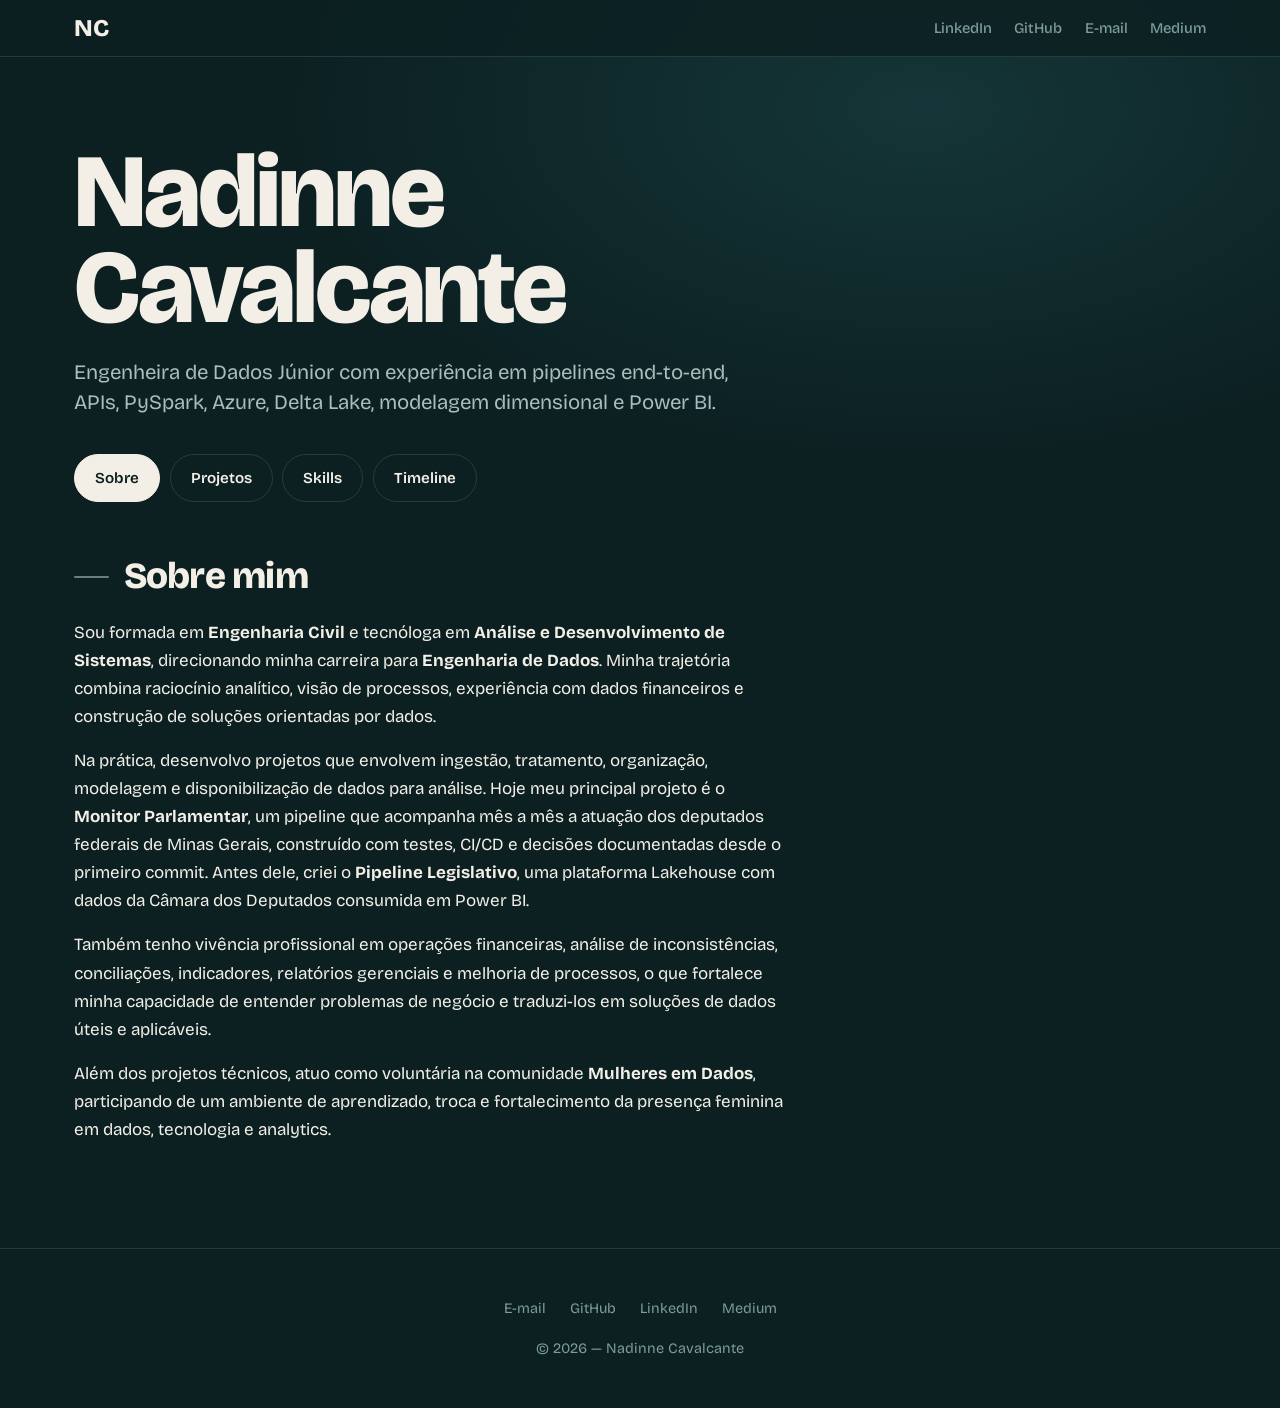
==== index.html @ 608cee89 "Adiciona imagem e tags de prévia de link" ====
<!DOCTYPE html>
<html lang="pt-BR">
<head>
  <meta charset="UTF-8" />
  <meta name="viewport" content="width=device-width, initial-scale=1, viewport-fit=cover" />
  <title>Nadinne Cavalcante — Engenheira de Dados Júnior</title>
  <meta name="description" content="Portfólio de Nadinne Cavalcante, Engenheira de Dados Júnior, com projetos em Engenharia de Dados, PySpark, Azure, Delta Lake, Power BI e currículo público." />
  <link rel="canonical" href="https://nadinne94.github.io/portfolio/" />
  <meta property="og:type" content="website" />
  <meta property="og:locale" content="pt_BR" />
  <meta property="og:site_name" content="Nadinne Cavalcante" />
  <meta property="og:title" content="Nadinne Cavalcante — Engenheira de Dados Júnior" />
  <meta property="og:description" content="Portfólio de Nadinne Cavalcante, Engenheira de Dados Júnior, com projetos em Engenharia de Dados, PySpark, Azure, Delta Lake, Power BI e currículo público." />
  <meta property="og:url" content="https://nadinne94.github.io/portfolio/" />
  <meta property="og:image" content="https://nadinne94.github.io/portfolio/assets/og-portfolio.png" />
  <meta property="og:image:width" content="1200" />
  <meta property="og:image:height" content="630" />
  <meta property="og:image:alt" content="Nadinne Cavalcante, Engenheira de Dados. Python, SQL, PySpark, dbt e Azure." />
  <meta name="twitter:card" content="summary_large_image" />
  <script>document.documentElement.classList.add('js');</script>
  <link rel="preconnect" href="https://fonts.googleapis.com" />
  <link rel="preconnect" href="https://fonts.gstatic.com" crossorigin />
  <link href="https://fonts.googleapis.com/css2?family=Bricolage+Grotesque:opsz,wdth,wght@12..96,75..100,200..800&display=swap" rel="stylesheet" />
  <link rel="icon" type="image/svg+xml" href="assets/favicon.svg" />
  <meta name="theme-color" content="#0c2022" />
  <link rel="stylesheet" href="assets/css/styles.css?v=20261118" />
  <link rel="stylesheet" href="assets/css/sections.css?v=20261118" />
</head>

<body>
  <nav class="navbar" id="navbar">
    <div class="nav-inner">
      <a class="nav-logo" href="#sobre" data-tab="sobre">NC</a>

      <div class="nav-social">
        <a href="https://www.linkedin.com/in/nadinne-cavalcante/" target="_blank" rel="noreferrer">LinkedIn</a>
        <a href="https://github.com/nadinne94" target="_blank" rel="noreferrer">GitHub</a>
        <a href="mailto:nadinnecavalcantesilva@gmail.com">E-mail</a>
        <a href="https://medium.com/@nadinne.cavalcante94" target="_blank" rel="noreferrer">Medium</a>
      </div>

      <button class="nav-toggle" aria-label="Abrir menu" aria-expanded="false" aria-controls="mobile-menu">☰</button>
    </div>

    <div class="mobile-menu" id="mobile-menu">
      <a href="#sobre" data-tab="sobre">Sobre</a>
      <a href="#projetos" data-tab="projetos">Projetos</a>
      <a href="#skills" data-tab="skills">Skills</a>
      <a href="#timeline" data-tab="timeline">Timeline</a>
      <a href="https://www.linkedin.com/in/nadinne-cavalcante/" target="_blank" rel="noreferrer">LinkedIn</a>
      <a href="https://github.com/nadinne94" target="_blank" rel="noreferrer">GitHub</a>
      <a href="mailto:nadinnecavalcantesilva@gmail.com">E-mail</a>
      <a href="https://medium.com/@nadinne.cavalcante94" target="_blank" rel="noreferrer">Medium</a>
    </div>
  </nav>

  <header class="hero" data-reveal>
    <h1>Nadinne<br />Cavalcante</h1>
    <p class="hero-sub">
      Engenheira de Dados Júnior com experiência em pipelines end-to-end, APIs, PySpark, Azure, Delta Lake, modelagem dimensional e Power BI.
    </p>

    <div class="hero-actions hero-nav">
      <a class="tab-btn nav-pill active" href="#sobre" data-tab="sobre">Sobre</a>
      <a class="tab-btn nav-pill" href="#projetos" data-tab="projetos">Projetos</a>
      <a class="tab-btn nav-pill" href="#skills" data-tab="skills">Skills</a>
      <a class="tab-btn nav-pill" href="#timeline" data-tab="timeline">Timeline</a>
    </div>
  </header>

  <main class="container">
    <div class="tab-content active" id="tab-sobre">
      <section class="section">
        <div class="section-header" data-reveal>
          <div class="gradient-line"></div>
          <h2>Sobre mim</h2>
        </div>

        <div class="about-text" data-reveal>
          <p>
            Sou formada em <strong>Engenharia Civil</strong> e tecnóloga em <strong>Análise e Desenvolvimento de Sistemas</strong>, direcionando minha carreira para <strong>Engenharia de Dados</strong>. Minha trajetória combina raciocínio analítico, visão de processos, experiência com dados financeiros e construção de soluções orientadas por dados.
          </p>

          <p>
            Na prática, desenvolvo projetos que envolvem ingestão, tratamento, organização, modelagem e disponibilização de dados para análise. Hoje meu principal projeto é o <strong>Monitor Parlamentar</strong>, um pipeline que acompanha mês a mês a atuação dos deputados federais de Minas Gerais, construído com testes, CI/CD e decisões documentadas desde o primeiro commit. Antes dele, criei o <strong>Pipeline Legislativo</strong>, uma plataforma Lakehouse com dados da Câmara dos Deputados consumida em Power BI.
          </p>

          <p>
            Também tenho vivência profissional em operações financeiras, análise de inconsistências, conciliações, indicadores, relatórios gerenciais e melhoria de processos, o que fortalece minha capacidade de entender problemas de negócio e traduzi-los em soluções de dados úteis e aplicáveis.
          </p>

          <p>
            Além dos projetos técnicos, atuo como voluntária na comunidade <strong>Mulheres em Dados</strong>, participando de um ambiente de aprendizado, troca e fortalecimento da presença feminina em dados, tecnologia e analytics.
          </p>
        </div>
      </section>
    </div>

    <div class="tab-content" id="tab-skills">
      <section class="section">
        <div class="section-header" data-reveal>
          <div class="gradient-line"></div>
          <h2>Skills</h2>
        </div>

        <p class="lead" data-reveal>
          Competências organizadas por área de atuação, com foco em Engenharia de Dados, Analytics, BI, cloud e boas práticas de desenvolvimento.
        </p>

        <div class="skills-layout" data-reveal>
          <div class="skills-group">
            <h3>Engenharia de Dados</h3>
            <p>Construção, organização e disponibilização de dados para consumo analítico.</p>
            <div class="skills-wrap">
              <span class="skill-tag">ETL/ELT</span>
              <span class="skill-tag">Pipelines de Dados</span>
              <span class="skill-tag">APIs REST</span>
              <span class="skill-tag">Data Lakehouse</span>
              <span class="skill-tag">Arquitetura Medalhão</span>
              <span class="skill-tag">Bronze/Silver/Gold</span>
              <span class="skill-tag">Data Quality</span>
              <span class="skill-tag">Logs e rastreabilidade</span>
            </div>
          </div>

          <div class="skills-group">
            <h3>Processamento e Linguagens</h3>
            <p>Tratamento, transformação e análise de dados em diferentes volumes e formatos.</p>
            <div class="skills-wrap">
              <span class="skill-tag">Python</span>
              <span class="skill-tag">PySpark</span>
              <span class="skill-tag">SQL</span>
              <span class="skill-tag">Pandas</span>
              <span class="skill-tag">Regex</span>
            </div>
          </div>

          <div class="skills-group">
            <h3>Cloud e Plataforma de Dados</h3>
            <p>Uso de serviços cloud e ambiente Lakehouse para processamento e armazenamento.</p>
            <div class="skills-wrap">
              <span class="skill-tag">Microsoft Azure</span>
              <span class="skill-tag">Azure Databricks</span>
              <span class="skill-tag">Azure Data Lake Storage</span>
              <span class="skill-tag">Azure SQL Database</span>
              <span class="skill-tag">Delta Lake</span>
              <span class="skill-tag">Delta Tables</span>
            </div>
          </div>

          <div class="skills-group">
            <h3>Modelagem e Camada Analítica</h3>
            <p>Estruturação de dados para consultas, indicadores e dashboards.</p>
            <div class="skills-wrap">
              <span class="skill-tag">Modelagem Dimensional</span>
              <span class="skill-tag">Star Schema</span>
              <span class="skill-tag">Fact Tables</span>
              <span class="skill-tag">Dimension Tables</span>
              <span class="skill-tag">Data Warehouse</span>
              <span class="skill-tag">Modelagem Analítica</span>
            </div>
          </div>

          <div class="skills-group">
            <h3>Business Intelligence</h3>
            <p>Criação de análises, indicadores e visualizações para apoio à tomada de decisão.</p>
            <div class="skills-wrap">
              <span class="skill-tag">Power BI</span>
              <span class="skill-tag">Power Query</span>
              <span class="skill-tag">DAX</span>
              <span class="skill-tag">Dashboards</span>
              <span class="skill-tag">KPIs</span>
              <span class="skill-tag">Relatórios gerenciais</span>
            </div>
          </div>

          <div class="skills-group">
            <h3>Machine Learning e NLP</h3>
            <p>Aplicação pontual de classificação textual para enriquecimento de dados.</p>
            <div class="skills-wrap">
              <span class="skill-tag">MLflow</span>
              <span class="skill-tag">scikit-learn</span>
              <span class="skill-tag">TF-IDF</span>
              <span class="skill-tag">Classificação textual</span>
            </div>
          </div>

          <div class="skills-group">
            <h3>Ferramentas e Boas Práticas</h3>
            <p>Organização, versionamento e documentação de projetos técnicos.</p>
            <div class="skills-wrap">
              <span class="skill-tag">Git</span>
              <span class="skill-tag">GitHub</span>
              <span class="skill-tag">VS Code</span>
              <span class="skill-tag">Documentação técnica</span>
              <span class="skill-tag">Organização modular</span>
              <span class="skill-tag">Versionamento de código</span>
            </div>
          </div>
        </div>
      </section>
    </div>

    <div class="tab-content" id="tab-projetos">
      <section class="section">
        <div class="section-header" data-reveal>
          <div class="gradient-line"></div>
          <h2>Projetos</h2>
        </div>

        <div class="project-filter" data-reveal>
          <button class="project-filter-btn active" type="button" data-category="engenharia">
            Engenharia de Dados
          </button>
          <button class="project-filter-btn" type="button" data-category="analytics">
            Analytics & BI
          </button>
          <button class="project-filter-btn" type="button" data-category="bootcamp">
            Data Analytics Bootcamp
          </button>
        </div>

        <div class="project-panel active" id="project-engenharia" data-reveal>
          <div class="cards-grid">
            <div class="card project-card">
              <div class="card-line"></div>

              <div class="project-card-body">
                <span class="badge">Em desenvolvimento</span>
                <h3><a class="card-title-link" href="projetos/monitor-parlamentar/">Monitor Parlamentar</a></h3>
                <p>
                  Pipeline que acompanha, mês a mês, a atuação dos deputados federais de Minas Gerais, com testes automatizados, CI/CD, decisões registradas em ADRs e entregas em versões incrementais.
                </p>
              </div>

              <div class="card-tags">
                <span class="card-tag">Python</span>
                <span class="card-tag">Pydantic</span>
                <span class="card-tag">dbt</span>
                <span class="card-tag">DuckDB</span>
                <span class="card-tag">GitHub Actions</span>
              </div>

              <span class="card-link" aria-hidden="true">Ver projeto →</span>
            </div>

            <div class="card project-card">
              <div class="card-line"></div>

              <div class="project-card-body">
                <h3><a class="card-title-link" href="projetos/camara/">Pipeline Legislativo</a></h3>
                <p>
                  Plataforma de Engenharia de Dados para dados legislativos, com ingestão via API, Delta Lake, PySpark, arquitetura Medalhão, NLP/ML, Star Schema, Serving e Power BI.
                </p>
              </div>

              <div class="card-tags">
                <span class="card-tag">PySpark</span>
                <span class="card-tag">Delta Lake</span>
                <span class="card-tag">API REST</span>
                <span class="card-tag">Star Schema</span>
                <span class="card-tag">Power BI</span>
              </div>

              <span class="card-link" aria-hidden="true">Ver projeto →</span>
            </div>

            <div class="card project-card">
              <div class="card-line"></div>

              <div class="project-card-body">
                <h3><a class="card-title-link" href="https://github.com/nadinne94/pipeline_adventureworks" target="_blank" rel="noreferrer">Pipeline AdventureWorks</a></h3>
                <p>
                  Pipeline Lakehouse com camadas Bronze, Silver e Gold, processamento com PySpark e modelagem dimensional na camada analítica.
                </p>
              </div>

              <div class="card-tags">
                <span class="card-tag">Databricks</span>
                <span class="card-tag">PySpark</span>
                <span class="card-tag">Delta Lake</span>
                <span class="card-tag">Star Schema</span>
              </div>

              <span class="card-link" aria-hidden="true">Ver projeto →</span>
            </div>

            <div class="card project-card">
              <div class="card-line"></div>

              <div class="project-card-body">
                <h3><a class="card-title-link" href="https://github.com/nadinne94/azure-end-to-end-data-engineer-project" target="_blank" rel="noreferrer">Azure End-to-End Data Engineering</a></h3>
                <p>
                  Projeto de arquitetura de dados em Azure com ingestão, armazenamento, transformação e disponibilização de dados para consumo analítico.
                </p>
              </div>

              <div class="card-tags">
                <span class="card-tag">Azure</span>
                <span class="card-tag">Data Lake</span>
                <span class="card-tag">Synapse</span>
                <span class="card-tag">Data Engineering</span>
              </div>

              <span class="card-link" aria-hidden="true">Ver projeto →</span>
            </div>
          </div>
        </div>

        <div class="project-panel" id="project-analytics" data-reveal>
          <div class="cards-grid">
            <div class="card project-card">
              <div class="card-line"></div>

              <div class="project-card-body">
                <h3><a class="card-title-link" href="https://github.com/nadinne94/desigualdade_genero" target="_blank" rel="noreferrer">Além de Flores e Chocolates, Uma Celebração dos Nossos Direitos e Lutas</a></h3>
                <p>
                  Projeto analítico sobre desigualdade de gênero, com exploração de dados, visualização e comunicação orientada a impacto social.
                </p>
              </div>

              <div class="card-tags">
                <span class="card-tag">Analytics</span>
                <span class="card-tag">Visualização</span>
                <span class="card-tag">Storytelling</span>
                <span class="card-tag">Impacto Social</span>
              </div>

              <span class="card-link" aria-hidden="true">Ver projeto →</span>
            </div>

            <div class="card project-card">
              <div class="card-line"></div>

              <div class="project-card-body">
                <h3><a class="card-title-link" href="https://github.com/nadinne94/projeto_forbes_2023" target="_blank" rel="noreferrer">Projeto de Análise das Empresas Listadas na Forbes</a></h3>
                <p>
                  Análise exploratória sobre empresas listadas na Forbes, investigando setores, distribuição geográfica e padrões de valor de mercado.
                </p>
              </div>

              <div class="card-tags">
                <span class="card-tag">Python</span>
                <span class="card-tag">Pandas</span>
                <span class="card-tag">EDA</span>
                <span class="card-tag">Analytics</span>
              </div>

              <span class="card-link" aria-hidden="true">Ver projeto →</span>
            </div>

            <div class="card project-card">
              <div class="card-line"></div>

              <div class="project-card-body">
                <h3><a class="card-title-link" href="https://github.com/nadinne94/analise_vendas" target="_blank" rel="noreferrer">Análise de Vendas</a></h3>
                <p>
                  Projeto de análise exploratória e consultas SQL para compreender comportamento de compra de clientes e apoiar decisões comerciais.
                </p>
              </div>

              <div class="card-tags">
                <span class="card-tag">Python</span>
                <span class="card-tag">SQL</span>
                <span class="card-tag">PostgreSQL</span>
                <span class="card-tag">Análise de Dados</span>
              </div>

              <span class="card-link" aria-hidden="true">Ver projeto →</span>
            </div>
          </div>
        </div>

        <div class="project-panel" id="project-bootcamp" data-reveal>
          <div class="cards-grid">
            <div class="card project-card">
              <div class="card-line"></div>

              <div class="project-card-body">
                <h3><a class="card-title-link" href="https://github.com/nadinne94/bootcamp-dataanalytics" target="_blank" rel="noreferrer">Bootcamp Data Analytics — WoMakersCode</a></h3>
                <p>
                  Repositório com atividades, estudos e projetos desenvolvidos durante o Bootcamp Data Analytics da WoMakersCode.
                </p>
              </div>

              <div class="card-tags">
                <span class="card-tag">Data Analytics</span>
                <span class="card-tag">Python</span>
                <span class="card-tag">SQL</span>
                <span class="card-tag">Bootcamp</span>
              </div>

              <span class="card-link" aria-hidden="true">Ver projeto →</span>
            </div>
          </div>
        </div>
      </section>
    </div>

    <div class="tab-content" id="tab-timeline">
      <section class="section">
        <div class="section-header" data-reveal>
          <div class="gradient-line"></div>
          <h2>Timeline de carreira</h2>
        </div>

        <p class="lead" data-reveal>
          Trajetória construída a partir da experiência em engenharia, gestão, dados financeiros, analytics, BI e projetos práticos em Engenharia de Dados.
        </p>

        <div class="hero-actions" data-reveal style="margin:1.2rem 0 2rem">
          <a class="btn primary" href="curriculo/">Ver currículo</a>
          <a class="btn" href="docs/Nadinne_Cavalcante_Silva_Data_Engineer.pdf" download>Baixar PDF</a>
          <a class="btn" href="mailto:nadinnecavalcantesilva@gmail.com">E-mail</a>
          <a class="btn" href="https://www.linkedin.com/in/nadinne-cavalcante/" target="_blank" rel="noreferrer">LinkedIn</a>
          <a class="btn" href="https://github.com/nadinne94" target="_blank" rel="noreferrer">GitHub</a>
        </div>

        <div class="career-timeline" data-reveal>
          <div class="timeline-entry left">
            <div class="timeline-date">2026</div>
            <div class="timeline-marker"></div>
            <article class="timeline-card">
              <h3>Lakehouse e Engenharia de Dados</h3>
              <p>Projeto end-to-end com APIs, PySpark, Delta Lake, Databricks e Power BI.</p>
            </article>
          </div>

          <div class="timeline-entry right">
            <div class="timeline-date">2026</div>
            <div class="timeline-marker"></div>
            <article class="timeline-card">
              <h3>Freelancer BI</h3>
              <p>Dashboards financeiros, KPIs, Power Query e relatórios analíticos.</p>
              <p class="timeline-period">Período: jan/2026 — atual</p>
            </article>
          </div>

          <div class="timeline-entry left">
            <div class="timeline-date">2025</div>
            <div class="timeline-marker"></div>
            <article class="timeline-card">
              <h3>Engenharia de Dados e Azure</h3>
              <p>Aprofundamento em Engenharia de Dados, Azure, Databricks e inglês técnico.</p>
            </article>
          </div>

          <div class="timeline-entry right">
            <div class="timeline-date">2024</div>
            <div class="timeline-marker"></div>
            <article class="timeline-card">
              <h3>Atuação como assistente de dados financeiros</h3>
              <p>ERPs, conciliações, inconsistências e relatórios gerenciais.</p>
              <p class="timeline-period">Período: jun/2024 — dez/2025</p>
            </article>
          </div>

          <div class="timeline-entry left">
            <div class="timeline-date">2024</div>
            <div class="timeline-marker"></div>
            <article class="timeline-card">
              <h3>Voluntariado em Mulheres em Dados</h3>
              <p>Participação em comunidade de dados, tecnologia e desenvolvimento profissional.</p>
            </article>
          </div>

          <div class="timeline-entry right">
            <div class="timeline-date">2023</div>
            <div class="timeline-marker"></div>
            <article class="timeline-card">
              <h3>Fundamentos em Dados e BI</h3>
              <p>Estudos em Banco de Dados, Power BI, modelagem e relatórios.</p>
            </article>
          </div>

          <div class="timeline-entry left">
            <div class="timeline-date">2021</div>
            <div class="timeline-marker"></div>
            <article class="timeline-card">
              <h3>Atuação em gestão de negócios</h3>
              <p>Gestão operacional, controle financeiro, vendas e indicadores.</p>
              <p class="timeline-period">Período: mar/2021 — mai/2024</p>
            </article>
          </div>

          <div class="timeline-entry right">
            <div class="timeline-date">2019</div>
            <div class="timeline-marker"></div>
            <article class="timeline-card">
              <h3>Atuação em Engenharia Civil</h3>
              <p>Experiência com projetos, acompanhamento técnico e relatórios.</p>
              <p class="timeline-period">Período: jan/2019 — dez/2019</p>
            </article>
          </div>

          <div class="timeline-entry left">
            <div class="timeline-date">2018</div>
            <div class="timeline-marker"></div>
            <article class="timeline-card">
              <h3>Graduação em Engenharia Civil</h3>
              <p>Base analítica, documentação técnica e resolução de problemas.</p>
              <p class="timeline-period">Conclusão: set/2018</p>
            </article>
          </div>
        </div>
      </section>
    </div>

  </main>

  <footer class="footer">
    <div class="footer-links">
      <a href="mailto:nadinnecavalcantesilva@gmail.com">E-mail</a>
      <a href="https://github.com/nadinne94" target="_blank" rel="noreferrer">GitHub</a>
      <a href="https://www.linkedin.com/in/nadinne-cavalcante/" target="_blank" rel="noreferrer">LinkedIn</a>
      <a href="https://medium.com/@nadinne.cavalcante94" target="_blank" rel="noreferrer">Medium</a>
    </div>
    <p>© 2026 — Nadinne Cavalcante</p>
  </footer>

  <script src="assets/js/script.js?v=20261118"></script>
</body>
</html>
---- assets/css/styles.css ----
/* ==========================================================================
   Identidade visual — mesma da capa do LinkedIn
   Fundo verde-petróleo profundo com brilho suave à direita,
   títulos em Bricolage Grotesque condensada e pesada (creme),
   textos de apoio em verde-sálvia.
   ========================================================================== */

*, *::before, *::after { box-sizing: border-box; margin: 0; padding: 0; }

:root {
  /* Cores da capa (HSL sem a função, para permitir hsl(var(--x) / .1)) */
  --bg: 185 48% 9%;          /* #0c2022 — fundo */
  --bg-glow: 184 46% 15%;    /* #143436 — brilho radial */
  --card: 184 47% 11%;       /* superfícies um tom acima do fundo */
  --fg: 40 32% 93%;          /* #f2eee6 — creme dos títulos */
  --muted-fg: 172 15% 70%;   /* #a8bfbc — sálvia do subtítulo */
  --faint-fg: 174 13% 55%;   /* #7e9c99 — sálvia do link do GitHub */
  --border: 184 30% 19%;     /* linhas e contornos */
  --primary: 172 15% 70%;    /* destaque = sálvia (datas, rótulos, links) */

  --font: "Bricolage Grotesque", "Helvetica Neue", Arial, sans-serif;
  --radius: .75rem;
}

html { scroll-behavior: smooth; }

body {
  background:
    radial-gradient(ellipse 70% 55% at 72% 12%, hsl(var(--bg-glow)) 0%, transparent 70%),
    hsl(var(--bg));
  background-attachment: fixed;
  color: hsl(var(--fg));
  font-family: var(--font);
  font-optical-sizing: auto;
  font-size: 1.0625rem;
  line-height: 1.65;
  overflow-x: hidden;
  -webkit-text-size-adjust: 100%;
}

a { color: inherit; text-decoration: none; }
img, iframe { max-width: 100%; }

:focus-visible { outline: 2px solid hsl(var(--fg)); outline-offset: 3px; border-radius: 4px; }

/* Títulos: o "carimbo" da capa — condensado, pesado, creme */
h1, h2, h3, .nav-logo, .metric strong {
  font-family: var(--font);
  font-weight: 800;
  font-stretch: 100%;
  font-variation-settings: "wdth" 100;
  letter-spacing: -.02em;
  color: hsl(var(--fg));
}

/* ---------- Navegação ---------- */
.navbar {
  position: fixed; top: 0; width: 100%; z-index: 50;
  padding-top: env(safe-area-inset-top, 0px);
  backdrop-filter: blur(16px);
  background: hsl(var(--bg) / .82);
  border-bottom: 1px solid hsl(var(--border));
}
.nav-inner { max-width: 1180px; margin: 0 auto; padding: 1rem 1.5rem; display: flex; justify-content: space-between; align-items: center; }
.nav-logo { font-size: 1.5rem; line-height: 1; }
.nav-social { display: flex; align-items: center; gap: 1.4rem; }
.nav-social a, .mobile-menu a { color: hsl(var(--faint-fg)); font-size: .92rem; font-weight: 500; transition: color .2s; }
.nav-social a:hover, .mobile-menu a:hover { color: hsl(var(--fg)); }
.nav-toggle {
  display: none; background: transparent; border: 1px solid hsl(var(--border));
  color: hsl(var(--fg)); font-size: 1.3rem; border-radius: .6rem; padding: .3rem .65rem; cursor: pointer;
}
.mobile-menu { display: none; flex-direction: column; gap: .15rem; padding: .75rem 1rem 1rem; border-top: 1px solid hsl(var(--border)); background: hsl(var(--bg) / .98); }
.mobile-menu.open { display: flex; }
.mobile-menu a { padding: .75rem .8rem; border-radius: .6rem; }
.mobile-menu a:hover { background: hsl(var(--fg) / .05); }

/* ---------- Hero (espelha a composição da capa) ---------- */
.hero { max-width: 1180px; margin: 0 auto; padding: 9rem 1.5rem 3.5rem; position: relative; }
.hero h1 {
  font-size: clamp(3rem, 8.5vw, 6.5rem);
  line-height: .92;
  margin-bottom: 1.4rem;
  overflow-wrap: anywhere;
}
.gradient-text { color: inherit; } /* mantida por compatibilidade; sem degradê */
.hero-sub { color: hsl(var(--muted-fg)); font-size: clamp(1.1rem, 1.6vw, 1.3rem); line-height: 1.5; max-width: 34em; margin-bottom: 2rem; }
.hero-nav { margin-top: 2.2rem; display: flex; align-items: center; gap: .6rem; flex-wrap: wrap; }
.hero-actions { display: flex; gap: .6rem; flex-wrap: wrap; }
.container { max-width: 1180px; margin: 0 auto; padding: 0 1.5rem 2rem; }

/* ---------- Botões ---------- */
.tab-btn, .btn {
  display: inline-flex; align-items: center; justify-content: center; gap: .45rem;
  font-family: var(--font); font-weight: 600; font-size: .95rem;
  min-height: 42px; padding: .65rem 1.25rem;
  border-radius: 999px; border: 1px solid hsl(var(--border));
  background: transparent; color: hsl(var(--fg));
  cursor: pointer; transition: background .2s, color .2s, border-color .2s;
}
.tab-btn:hover, .btn:hover { border-color: hsl(var(--muted-fg)); }
/* aba ativa e ação principal: "pílula" creme, como o título da capa */
.tab-btn.active, .btn.primary { background: hsl(var(--fg)); border-color: hsl(var(--fg)); color: hsl(var(--bg)); }
.tab-btn.active:hover, .btn.primary:hover { background: hsl(var(--fg) / .88); }
.nav-pill { white-space: nowrap; }

/* As abas só se escondem quando o JavaScript está ativo;
   sem ele, as seções aparecem em sequência */
.js .tab-content { display: none; }
.js .tab-content.active { display: block; }

/* ---------- Seções ---------- */
.section { padding-bottom: 3.5rem; }
.section-header { display: flex; align-items: center; gap: .9rem; margin-bottom: 1.5rem; }
.gradient-line { width: 2.2rem; height: 2px; background: hsl(var(--muted-fg) / .6); border-radius: 2px; flex: 0 0 auto; }
.section-header h2 { font-size: clamp(1.8rem, 3vw, 2.3rem); line-height: 1; }
.lead, .card p, .project-hero p, .summary-block p { color: hsl(var(--muted-fg)); font-size: 1rem; }
.lead { max-width: 40em; }

.project-hero { border: 1px solid hsl(var(--border)); background: hsl(var(--card) / .7); border-radius: 1.1rem; padding: 1.6rem; margin-bottom: 1.6rem; position: relative; overflow: hidden; }
.project-hero h2 { font-size: clamp(1.8rem, 4vw, 2.8rem); line-height: 1; margin-bottom: .8rem; overflow-wrap: anywhere; }

.badge {
  display: inline-flex; margin-bottom: 1.1rem; font-size: .85rem; font-weight: 500;
  color: hsl(var(--muted-fg)); border: 1px solid hsl(var(--border));
  padding: .3rem .8rem; border-radius: 999px;
}

.project-summary { display: grid; gap: 1.2rem; margin: 1rem 0 1.5rem; max-width: 48rem; }
.summary-block { position: relative; padding: 0 0 1.2rem 1.4rem; border-left: 1px solid hsl(var(--border)); }
.summary-block::before { content: ""; position: absolute; left: -5px; top: .45rem; width: 9px; height: 9px; border-radius: 999px; background: hsl(var(--fg)); }
.summary-block span { display: inline-flex; margin-bottom: .25rem; color: hsl(var(--fg)); font-weight: 700; font-size: 1.05rem; }

/* ---------- Métricas e arquitetura ---------- */
.metrics { display: grid; grid-template-columns: repeat(2, 1fr); gap: .8rem; margin: 1.2rem 0; }
.metric { background: hsl(var(--card) / .7); border: 1px solid hsl(var(--border)); border-radius: var(--radius); padding: 1.1rem; min-width: 0; }
.metric strong { font-size: 2.2rem; line-height: 1; display: block; margin-bottom: .4rem; overflow-wrap: anywhere; }
.metric span { color: hsl(var(--muted-fg)); font-size: .9rem; }

.arch { display: grid; gap: .75rem; margin: 1rem 0; }
.arch-node { background: hsl(var(--card) / .7); border: 1px solid hsl(var(--border)); border-radius: var(--radius); padding: .8rem; text-align: center; font-weight: 600; font-size: .9rem; }
.arch-arrow { text-align: center; color: hsl(var(--faint-fg)); font-weight: 600; }

.dashboard-frame { width: 100%; aspect-ratio: 16/10; border: 1px solid hsl(var(--border)); border-radius: var(--radius); overflow: hidden; background: hsl(var(--card)); }
.dashboard-frame iframe { width: 100%; height: 100%; border: 0; }

/* ---------- Tags ---------- */
.skill-tag, .card-tag {
  border-radius: 999px; background: hsl(var(--fg) / .04);
  color: hsl(var(--muted-fg)); border: 1px solid hsl(var(--border)); font-weight: 500;
}

/* ---------- Cards ---------- */
.cards-grid { display: grid; grid-template-columns: 1fr; gap: 1rem; }
.card {
  background: hsl(var(--card) / .7); border: 1px solid hsl(var(--border));
  border-radius: var(--radius); padding: 1.4rem; position: relative; overflow: hidden;
  transition: border-color .25s; min-width: 0;
}
.card:hover { border-color: hsl(var(--muted-fg) / .55); }
.card-line { display: none; } /* filete em degradê da identidade antiga */
.card h3 { font-size: 1.45rem; line-height: 1.05; margin-bottom: .6rem; }
.card-tags { display: flex; flex-wrap: wrap; gap: .35rem; margin-top: .9rem; }
.card-tag { font-size: .78rem; padding: .2rem .6rem; }
.card-link { display: inline-flex; margin-top: 1rem; color: hsl(var(--fg)); font-size: .95rem; font-weight: 600; text-decoration: underline; text-decoration-color: hsl(var(--muted-fg) / .5); text-underline-offset: .25em; }
.card-link:hover { text-decoration-color: hsl(var(--fg)); }

/* Card inteiro clicável: o link do título se estende por todo o card */
.card-title-link { color: inherit; }
.card-title-link::after { content: ""; position: absolute; inset: 0; border-radius: inherit; }
.card:has(.card-title-link) { cursor: pointer; }
.card:has(.card-title-link:hover) .card-link,
.card:has(.card-title-link:focus-visible) .card-link { text-decoration-color: hsl(var(--fg)); }
.card:has(.card-title-link:focus-visible) { border-color: hsl(var(--fg)); }
.card-title-link:focus-visible { outline: none; }

/* ---------- Rodapé ---------- */
.footer { text-align: center; padding: 3rem 1.5rem calc(3rem + env(safe-area-inset-bottom, 0px)); border-top: 1px solid hsl(var(--border)); color: hsl(var(--faint-fg)); font-size: .9rem; }
.footer-links { display: flex; justify-content: center; gap: 1.5rem; margin-bottom: 1rem; flex-wrap: wrap; }
.footer-links a:hover { color: hsl(var(--fg)); }

/* ---------- Entrada suave (uma só, discreta) ---------- */
.js [data-reveal] { opacity: 0; transform: translateY(.6rem); transition: opacity .5s ease, transform .5s ease; }
.js [data-reveal].revealed { opacity: 1; transform: none; }
@media (prefers-reduced-motion: reduce) {
  html { scroll-behavior: auto; }
  .js [data-reveal] { opacity: 1; transform: none; transition: none; }
}

/* ---------- Responsivo ---------- */
@media (min-width: 720px) { .cards-grid { grid-template-columns: repeat(2, 1fr); } }
@media (min-width: 820px) { .metrics { grid-template-columns: repeat(4, 1fr); } }
@media (min-width: 1040px) { .cards-grid { grid-template-columns: repeat(3, 1fr); } }

@media (max-width: 980px) {
  .nav-inner { padding: .75rem 1rem; }
  .nav-social { display: none; }
  .nav-toggle { display: block; }
}

@media (max-width: 640px) {
  body { font-size: 1rem; line-height: 1.6; }
  .hero { padding: 6.8rem 1rem 2.4rem; }
  .hero h1 { font-size: clamp(2.8rem, 15vw, 3.6rem); }
  .hero-sub { font-size: 1.05rem; }
  .hero-nav, .hero-actions { display: grid; grid-template-columns: 1fr 1fr; gap: .5rem; }
  .tab-btn, .btn { width: 100%; padding: .7rem 1rem; }
  .btn.primary { grid-column: 1 / -1; } /* ação principal ocupa a linha inteira */
  .container { padding: 0 1rem 1.5rem; }
  .section { padding-bottom: 2.4rem; }
  .section-header { gap: .65rem; margin-bottom: 1rem; }
  .gradient-line { width: 1.5rem; }
  .section-header h2 { font-size: 1.75rem; }
  .project-hero { padding: 1.1rem; border-radius: .9rem; }
  .lead, .card p, .project-hero p, .summary-block p { font-size: .95rem; }
  .summary-block { padding-left: 1rem; }
  .metrics { grid-template-columns: 1fr 1fr; }
  .metric { padding: .9rem; }
  .metric strong { font-size: 1.7rem; }
  .arch { grid-template-columns: 1fr; gap: .45rem; }
  .arch-arrow { font-size: 0; }
  .arch-arrow::after { content: '↓'; font-size: 1.05rem; }
  .dashboard-frame { aspect-ratio: 4/3; }
  .card { padding: 1.1rem; }
  .card h3 { font-size: 1.3rem; }
  .footer { padding: 2.2rem 1rem calc(2.2rem + env(safe-area-inset-bottom, 0px)); }
  .footer-links { gap: 1rem; }
}

@media (max-width: 380px) {
  .hero h1 { font-size: 2.6rem; }
  .container, .hero { padding-left: .85rem; padding-right: .85rem; }
  .project-hero, .card { padding: .95rem; }
  .dashboard-frame { aspect-ratio: 1/1; }
}
---- assets/css/sections.css ----
/* CSS específico das seções carregadas no index.html
   Cores e fontes vêm dos tokens de styles.css (identidade da capa do LinkedIn)
   Seções: Sobre, Projetos, Skills e Timeline */

/* Sobre */
.about-text {
  max-width: 42em; /* ~75 caracteres por linha */
}

.about-text p {
  margin-bottom: 1rem;
}

.about-text strong {
  color: hsl(var(--fg));
}

/* Skills */
.skills-layout {
  display: grid;
  gap: 1rem;
  margin-top: 1.5rem;
}

.skills-group {
  margin-bottom: 1.45rem;
  padding-left: 1.15rem;
  border-left: 1px solid hsl(var(--border));
  position: relative;
}

.skills-group::before {
  content: "";
  position: absolute;
  left: -5px;
  top: 0.55rem;
  width: 9px;
  height: 9px;
  border-radius: 999px;
  background: hsl(var(--fg));
}

.skills-group h3 {
  font-size: 1.45rem;
  line-height: 1.05;
  margin-bottom: 0.35rem;
  color: hsl(var(--fg));
}

.skills-group p {
  color: hsl(var(--muted-fg));
  font-size: 0.9rem;
  margin-bottom: 0.75rem;
}

.skills-wrap {
  display: flex;
  flex-wrap: wrap;
  gap: 0.55rem;
}

.skill-tag {
  font-size: 0.85rem;
  padding: 0.38rem 0.8rem;
}

/* Projetos */
.project-filter {
  display: flex;
  gap: 0.75rem;
  flex-wrap: wrap;
  margin-bottom: 1.5rem;
}

.project-filter-btn {
  border: 1px solid hsl(var(--border));
  border-radius: 999px;
  padding: 0.72rem 1rem;
  background: transparent;
  color: hsl(var(--muted-fg));
  font: inherit;
  font-size: 0.95rem;
  font-weight: 600;
  cursor: pointer;
  transition: background 0.2s, color 0.2s, border-color 0.2s;
}

.project-filter-btn:hover {
  border-color: hsl(var(--muted-fg));
  color: hsl(var(--fg));
}

.project-filter-btn.active {
  background: hsl(var(--fg));
  border-color: hsl(var(--fg));
  color: hsl(var(--bg));
}

.js .project-panel {
  display: none;
}

.js .project-panel.active {
  display: block;
}

/* sem JavaScript, os três grupos aparecem em sequência */
.project-panel + .project-panel {
  margin-top: 1.5rem;
}

.js .project-panel + .project-panel {
  margin-top: 0;
}

.project-card {
  display: flex;
  flex-direction: column;
  height: 100%;
}

.project-card-body {
  flex: 1;
}

.project-card .card-tags {
  margin-top: 1rem;
}

.project-card .card-link {
  margin-top: auto;
  align-self: flex-start;
  padding-top: 1rem;
}

/* Timeline */
.career-timeline {
  position: relative;
  display: grid;
  gap: 1.8rem;
  margin: 2.2rem 0 1rem;
}

.career-timeline::before {
  content: "";
  position: absolute;
  left: 50%;
  top: 0.7rem;
  bottom: 0.7rem;
  width: 2px;
  transform: translateX(-50%);
  background: hsl(var(--border));
  border-radius: 999px;
}

.timeline-entry {
  position: relative;
  display: grid;
  grid-template-columns: minmax(0, 1fr) 3rem minmax(0, 1fr);
  gap: 1.2rem;
  align-items: stretch;
}

.timeline-date {
  align-self: start;
  color: hsl(var(--fg));
  font-weight: 800;
  font-stretch: 100%;
  font-variation-settings: "wdth" 100;
  font-size: 1.5rem;
  line-height: 1;
  padding-top: 0.95rem;
}

.timeline-marker {
  position: relative;
  grid-column: 2;
  grid-row: 1;
  min-height: 100%;
}

.timeline-marker::before {
  content: "";
  position: absolute;
  top: 1.05rem;
  left: 50%;
  transform: translateX(-50%);
  width: 13px;
  height: 13px;
  border-radius: 999px;
  background: hsl(var(--bg));
  border: 3px solid hsl(var(--fg));
  z-index: 2;
}

.timeline-card {
  width: 100%;
  max-width: 520px;
  min-height: 155px;
  background: hsl(var(--card) / 0.7);
  border: 1px solid hsl(var(--border));
  border-radius: var(--radius);
  padding: 1.2rem 1.25rem;
  position: relative;
  overflow: hidden;
  transition: 0.3s;
  display: flex;
  flex-direction: column;
  justify-content: flex-start;
}

.timeline-card::before {
  content: "";
  position: absolute;
  top: 0;
  bottom: 0;
  width: 2px;
  background: hsl(var(--muted-fg) / 0.5);
}

.timeline-entry.left .timeline-card {
  grid-column: 1;
  grid-row: 1;
  justify-self: end;
}

.timeline-entry.left .timeline-date {
  grid-column: 3;
  grid-row: 1;
  text-align: left;
}

.timeline-entry.left .timeline-card::before {
  right: 0;
}

.timeline-entry.right .timeline-card {
  grid-column: 3;
  grid-row: 1;
  justify-self: start;
}

.timeline-entry.right .timeline-date {
  grid-column: 1;
  grid-row: 1;
  text-align: right;
}

.timeline-entry.right .timeline-card::before {
  left: 0;
}

.timeline-card:hover {
  border-color: hsl(var(--muted-fg) / 0.55);
}

.timeline-card h3 {
  font-size: 1.4rem;
  line-height: 1.05;
  margin-bottom: 0.45rem;
}

.timeline-card p {
  color: hsl(var(--muted-fg));
  font-size: 0.9rem;
  line-height: 1.55;
}

.timeline-period {
  margin-top: auto;
  padding-top: 0.65rem;
  border-top: 1px solid hsl(var(--border));
  color: hsl(var(--faint-fg)) !important;
  font-size: 0.85rem !important;
  font-weight: 500;
}

@media (max-width: 980px) {
  .career-timeline {
    gap: 1.15rem;
    padding-left: 0;
  }

  .career-timeline::before {
    left: 0.95rem;
    transform: none;
  }

  .timeline-entry,
  .timeline-entry.left,
  .timeline-entry.right {
    grid-template-columns: 2rem minmax(0, 1fr);
    gap: 0.85rem;
  }

  .timeline-marker,
  .timeline-entry.left .timeline-marker,
  .timeline-entry.right .timeline-marker {
    grid-column: 1;
    grid-row: 1 / span 2;
  }

  .timeline-date,
  .timeline-entry.left .timeline-date,
  .timeline-entry.right .timeline-date {
    grid-column: 2;
    grid-row: 1;
    text-align: left;
    padding-top: 0;
    margin-bottom: -0.55rem;
  }

  .timeline-card,
  .timeline-entry.left .timeline-card,
  .timeline-entry.right .timeline-card {
    grid-column: 2;
    grid-row: 2;
    max-width: none;
    min-height: auto;
    justify-self: stretch;
  }

  .timeline-card::before,
  .timeline-entry.left .timeline-card::before,
  .timeline-entry.right .timeline-card::before {
    left: 0;
    right: auto;
  }

  .timeline-period {
    margin-top: 0.85rem;
  }
}

@media (max-width: 640px) {
  .project-filter {
    display: grid;
    grid-template-columns: 1fr;
    gap: 0.65rem;
  }

  .project-filter-btn {
    width: 100%;
  }

  .project-card {
    min-height: auto;
  }

  .skills-group {
    padding-left: 1rem;
  }

  .skills-wrap {
    gap: 0.42rem;
  }

  .skill-tag {
    font-size: 0.8rem;
    padding: 0.34rem 0.62rem;
  }

  .timeline-card {
    padding: 1rem;
  }

  .timeline-card h3 {
    font-size: 1.3rem;
  }

  .timeline-card p {
    font-size: 0.86rem;
  }

  .timeline-period {
    font-size: 0.76rem !important;
  }
}
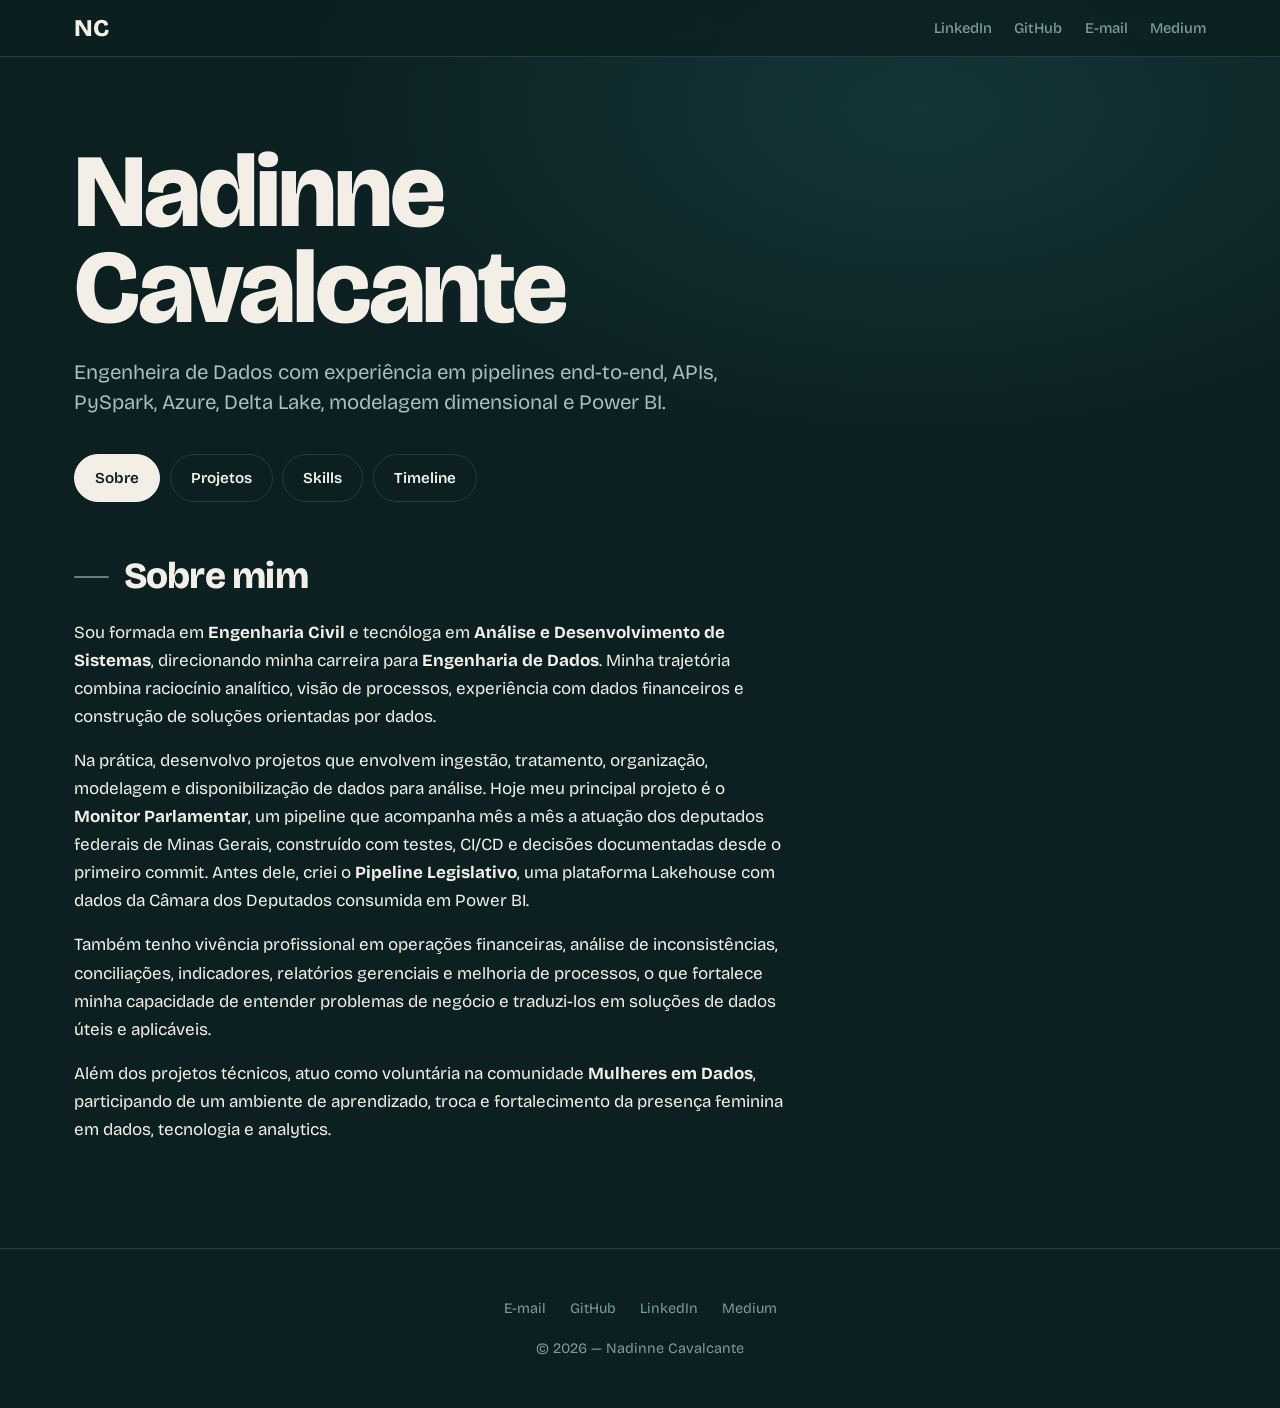
==== commit c3d5f1a2: "Prévia de link e título Engenheira de Dados" ====
--- a/index.html
+++ b/index.html
@@ -3,14 +3,14 @@
 <head>
   <meta charset="UTF-8" />
   <meta name="viewport" content="width=device-width, initial-scale=1, viewport-fit=cover" />
-  <title>Nadinne Cavalcante — Engenheira de Dados Júnior</title>
-  <meta name="description" content="Portfólio de Nadinne Cavalcante, Engenheira de Dados Júnior, com projetos em Engenharia de Dados, PySpark, Azure, Delta Lake, Power BI e currículo público." />
+  <title>Nadinne Cavalcante — Engenheira de Dados</title>
+  <meta name="description" content="Portfólio de Nadinne Cavalcante, Engenheira de Dados, com projetos em Engenharia de Dados, PySpark, Azure, Delta Lake, Power BI e currículo público." />
   <link rel="canonical" href="https://nadinne94.github.io/portfolio/" />
   <meta property="og:type" content="website" />
   <meta property="og:locale" content="pt_BR" />
   <meta property="og:site_name" content="Nadinne Cavalcante" />
-  <meta property="og:title" content="Nadinne Cavalcante — Engenheira de Dados Júnior" />
-  <meta property="og:description" content="Portfólio de Nadinne Cavalcante, Engenheira de Dados Júnior, com projetos em Engenharia de Dados, PySpark, Azure, Delta Lake, Power BI e currículo público." />
+  <meta property="og:title" content="Nadinne Cavalcante — Engenheira de Dados" />
+  <meta property="og:description" content="Portfólio de Nadinne Cavalcante, Engenheira de Dados, com projetos em Engenharia de Dados, PySpark, Azure, Delta Lake, Power BI e currículo público." />
   <meta property="og:url" content="https://nadinne94.github.io/portfolio/" />
   <meta property="og:image" content="https://nadinne94.github.io/portfolio/assets/og-portfolio.png" />
   <meta property="og:image:width" content="1200" />
@@ -57,7 +57,7 @@
   <header class="hero" data-reveal>
     <h1>Nadinne<br />Cavalcante</h1>
     <p class="hero-sub">
-      Engenheira de Dados Júnior com experiência em pipelines end-to-end, APIs, PySpark, Azure, Delta Lake, modelagem dimensional e Power BI.
+      Engenheira de Dados com experiência em pipelines end-to-end, APIs, PySpark, Azure, Delta Lake, modelagem dimensional e Power BI.
     </p>
 
     <div class="hero-actions hero-nav">
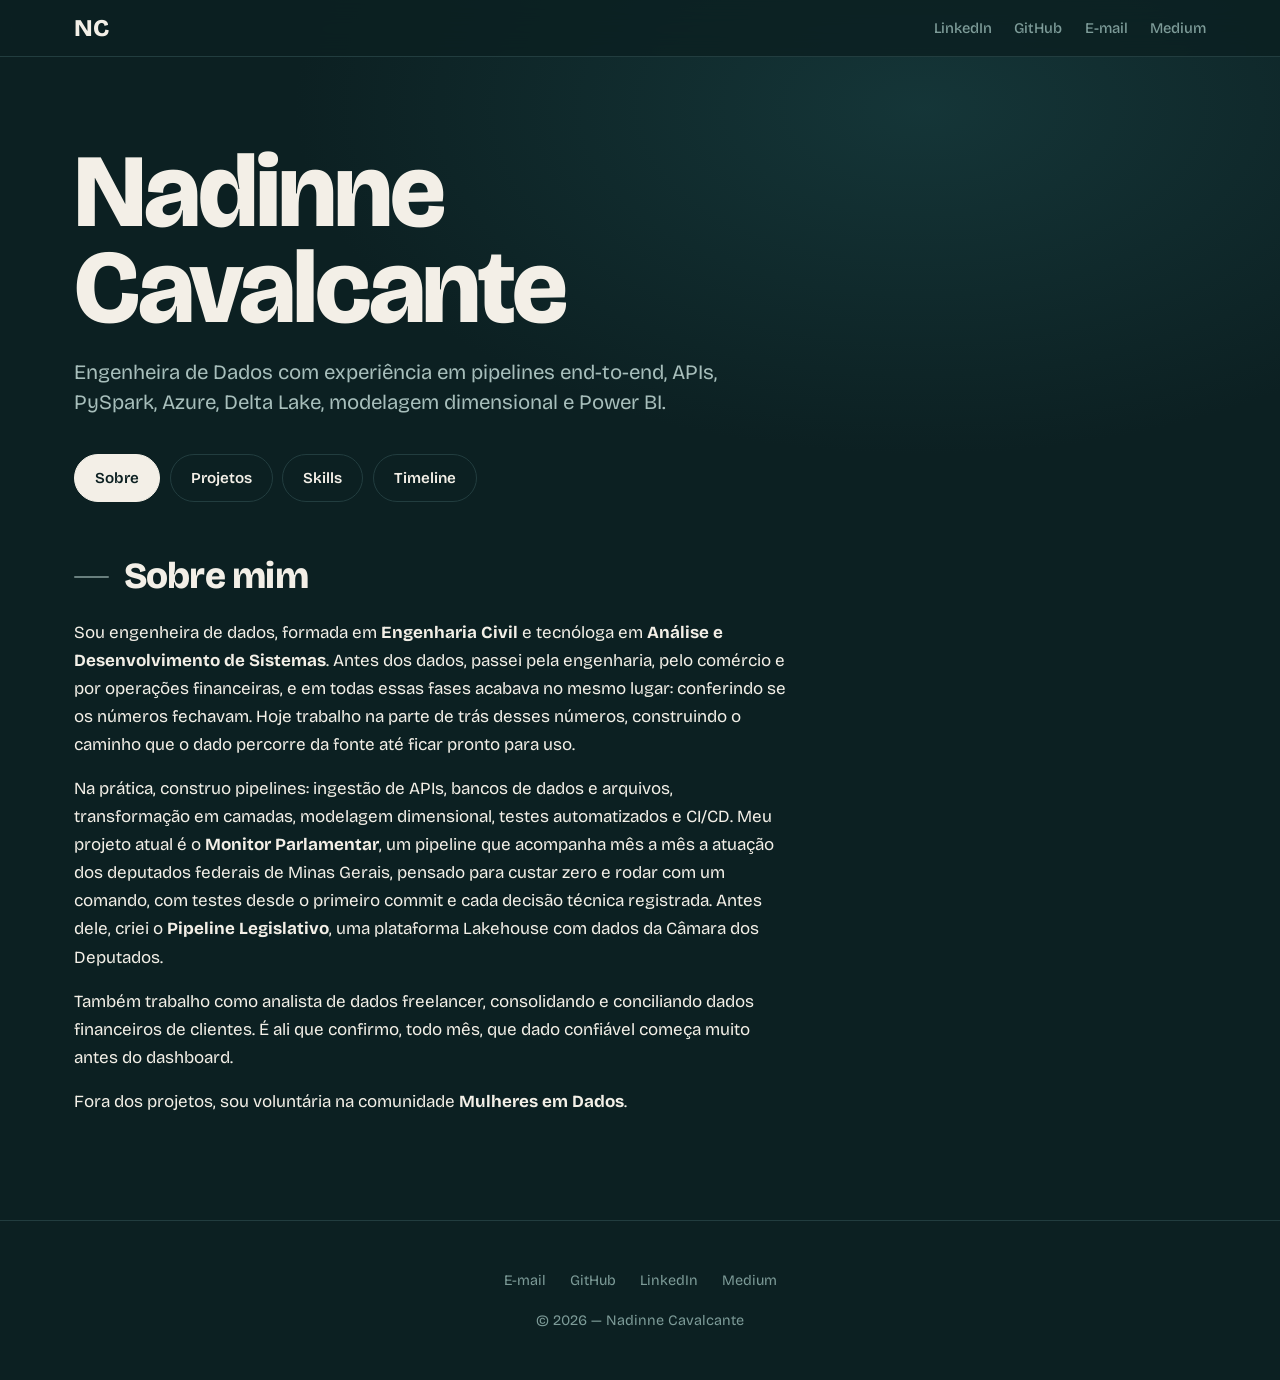
==== commit 5c7f4176: "Atualiza o Sobre com o foco em engenharia" ====
--- a/index.html
+++ b/index.html
@@ -23,8 +23,8 @@
   <link href="https://fonts.googleapis.com/css2?family=Bricolage+Grotesque:opsz,wdth,wght@12..96,75..100,200..800&display=swap" rel="stylesheet" />
   <link rel="icon" type="image/svg+xml" href="assets/favicon.svg" />
   <meta name="theme-color" content="#0c2022" />
-  <link rel="stylesheet" href="assets/css/styles.css?v=20261118" />
-  <link rel="stylesheet" href="assets/css/sections.css?v=20261118" />
+  <link rel="stylesheet" href="assets/css/styles.css?v=20261121" />
+  <link rel="stylesheet" href="assets/css/sections.css?v=20261121" />
 </head>
 
 <body>
@@ -78,19 +78,19 @@
 
         <div class="about-text" data-reveal>
           <p>
-            Sou formada em <strong>Engenharia Civil</strong> e tecnóloga em <strong>Análise e Desenvolvimento de Sistemas</strong>, direcionando minha carreira para <strong>Engenharia de Dados</strong>. Minha trajetória combina raciocínio analítico, visão de processos, experiência com dados financeiros e construção de soluções orientadas por dados.
+            Sou engenheira de dados, formada em <strong>Engenharia Civil</strong> e tecnóloga em <strong>Análise e Desenvolvimento de Sistemas</strong>. Antes dos dados, passei pela engenharia, pelo comércio e por operações financeiras, e em todas essas fases acabava no mesmo lugar: conferindo se os números fechavam. Hoje trabalho na parte de trás desses números, construindo o caminho que o dado percorre da fonte até ficar pronto para uso.
           </p>
 
           <p>
-            Na prática, desenvolvo projetos que envolvem ingestão, tratamento, organização, modelagem e disponibilização de dados para análise. Hoje meu principal projeto é o <strong>Monitor Parlamentar</strong>, um pipeline que acompanha mês a mês a atuação dos deputados federais de Minas Gerais, construído com testes, CI/CD e decisões documentadas desde o primeiro commit. Antes dele, criei o <strong>Pipeline Legislativo</strong>, uma plataforma Lakehouse com dados da Câmara dos Deputados consumida em Power BI.
+            Na prática, construo pipelines: ingestão de APIs, bancos de dados e arquivos, transformação em camadas, modelagem dimensional, testes automatizados e CI/CD. Meu projeto atual é o <strong>Monitor Parlamentar</strong>, um pipeline que acompanha mês a mês a atuação dos deputados federais de Minas Gerais, pensado para custar zero e rodar com um comando, com testes desde o primeiro commit e cada decisão técnica registrada. Antes dele, criei o <strong>Pipeline Legislativo</strong>, uma plataforma Lakehouse com dados da Câmara dos Deputados.
           </p>
 
           <p>
-            Também tenho vivência profissional em operações financeiras, análise de inconsistências, conciliações, indicadores, relatórios gerenciais e melhoria de processos, o que fortalece minha capacidade de entender problemas de negócio e traduzi-los em soluções de dados úteis e aplicáveis.
+            Também trabalho como analista de dados freelancer, consolidando e conciliando dados financeiros de clientes. É ali que confirmo, todo mês, que dado confiável começa muito antes do dashboard.
           </p>
 
           <p>
-            Além dos projetos técnicos, atuo como voluntária na comunidade <strong>Mulheres em Dados</strong>, participando de um ambiente de aprendizado, troca e fortalecimento da presença feminina em dados, tecnologia e analytics.
+            Fora dos projetos, sou voluntária na comunidade <strong>Mulheres em Dados</strong>.
           </p>
         </div>
       </section>
@@ -104,97 +104,107 @@
         </div>
 
         <p class="lead" data-reveal>
-          Competências organizadas por área de atuação, com foco em Engenharia de Dados, Analytics, BI, cloud e boas práticas de desenvolvimento.
+          Competências organizadas por área, com foco em Engenharia de Dados: da ingestão à camada analítica, com testes, CI/CD e documentação.
         </p>
 
         <div class="skills-layout" data-reveal>
           <div class="skills-group">
             <h3>Engenharia de Dados</h3>
-            <p>Construção, organização e disponibilização de dados para consumo analítico.</p>
+            <p>Pipelines que levam o dado da fonte até a camada analítica.</p>
             <div class="skills-wrap">
               <span class="skill-tag">ETL/ELT</span>
-              <span class="skill-tag">Pipelines de Dados</span>
               <span class="skill-tag">APIs REST</span>
+              <span class="skill-tag">Carga incremental</span>
+              <span class="skill-tag">Arquitetura Medalhão</span>
               <span class="skill-tag">Data Lakehouse</span>
-              <span class="skill-tag">Arquitetura Medalhão</span>
-              <span class="skill-tag">Bronze/Silver/Gold</span>
-              <span class="skill-tag">Data Quality</span>
-              <span class="skill-tag">Logs e rastreabilidade</span>
-            </div>
-          </div>
-
-          <div class="skills-group">
-            <h3>Processamento e Linguagens</h3>
-            <p>Tratamento, transformação e análise de dados em diferentes volumes e formatos.</p>
+              <span class="skill-tag">Delta Lake</span>
+            </div>
+          </div>
+
+          <div class="skills-group">
+            <h3>Linguagens e Processamento</h3>
+            <p>Extração, transformação e validação de dados em diferentes volumes e formatos.</p>
             <div class="skills-wrap">
               <span class="skill-tag">Python</span>
+              <span class="skill-tag">SQL</span>
               <span class="skill-tag">PySpark</span>
-              <span class="skill-tag">SQL</span>
-              <span class="skill-tag">Pandas</span>
-              <span class="skill-tag">Regex</span>
-            </div>
-          </div>
-
-          <div class="skills-group">
-            <h3>Cloud e Plataforma de Dados</h3>
-            <p>Uso de serviços cloud e ambiente Lakehouse para processamento e armazenamento.</p>
-            <div class="skills-wrap">
-              <span class="skill-tag">Microsoft Azure</span>
-              <span class="skill-tag">Azure Databricks</span>
-              <span class="skill-tag">Azure Data Lake Storage</span>
-              <span class="skill-tag">Azure SQL Database</span>
-              <span class="skill-tag">Delta Lake</span>
-              <span class="skill-tag">Delta Tables</span>
-            </div>
-          </div>
-
-          <div class="skills-group">
-            <h3>Modelagem e Camada Analítica</h3>
+              <span class="skill-tag">pandas</span>
+              <span class="skill-tag">Pydantic</span>
+            </div>
+          </div>
+
+          <div class="skills-group">
+            <h3>Transformação e Modelagem</h3>
             <p>Estruturação de dados para consultas, indicadores e dashboards.</p>
             <div class="skills-wrap">
+              <span class="skill-tag">dbt</span>
+              <span class="skill-tag">DuckDB</span>
               <span class="skill-tag">Modelagem Dimensional</span>
               <span class="skill-tag">Star Schema</span>
-              <span class="skill-tag">Fact Tables</span>
-              <span class="skill-tag">Dimension Tables</span>
               <span class="skill-tag">Data Warehouse</span>
-              <span class="skill-tag">Modelagem Analítica</span>
+            </div>
+          </div>
+
+          <div class="skills-group">
+            <h3>Qualidade e DataOps</h3>
+            <p>Garantia de que o dado que chega ao final do pipeline é confiável.</p>
+            <div class="skills-wrap">
+              <span class="skill-tag">pytest</span>
+              <span class="skill-tag">Testes do dbt</span>
+              <span class="skill-tag">Contratos de dados</span>
+              <span class="skill-tag">Validação de esquema</span>
+              <span class="skill-tag">Data Quality</span>
+              <span class="skill-tag">Logs estruturados</span>
+            </div>
+          </div>
+
+          <div class="skills-group">
+            <h3>Cloud e Orquestração</h3>
+            <p>Serviços em nuvem e automação da execução dos pipelines.</p>
+            <div class="skills-wrap">
+              <span class="skill-tag">Azure Data Factory</span>
+              <span class="skill-tag">Azure Data Lake Storage</span>
+              <span class="skill-tag">Synapse Analytics</span>
+              <span class="skill-tag">Azure Databricks</span>
+              <span class="skill-tag">Azure SQL Database</span>
+              <span class="skill-tag">GitHub Actions</span>
+            </div>
+          </div>
+
+          <div class="skills-group">
+            <h3>Engenharia de Software</h3>
+            <p>Práticas que tornam um projeto de dados fácil de manter e evoluir.</p>
+            <div class="skills-wrap">
+              <span class="skill-tag">Git e GitHub</span>
+              <span class="skill-tag">Pull requests</span>
+              <span class="skill-tag">CI/CD</span>
+              <span class="skill-tag">pre-commit</span>
+              <span class="skill-tag">Ruff</span>
+              <span class="skill-tag">ADRs</span>
+              <span class="skill-tag">Documentação técnica</span>
             </div>
           </div>
 
           <div class="skills-group">
             <h3>Business Intelligence</h3>
-            <p>Criação de análises, indicadores e visualizações para apoio à tomada de decisão.</p>
+            <p>Indicadores e visualizações para apoio à tomada de decisão.</p>
             <div class="skills-wrap">
               <span class="skill-tag">Power BI</span>
+              <span class="skill-tag">DAX</span>
               <span class="skill-tag">Power Query</span>
-              <span class="skill-tag">DAX</span>
               <span class="skill-tag">Dashboards</span>
-              <span class="skill-tag">KPIs</span>
-              <span class="skill-tag">Relatórios gerenciais</span>
+              <span class="skill-tag">Indicadores financeiros</span>
             </div>
           </div>
 
           <div class="skills-group">
             <h3>Machine Learning e NLP</h3>
-            <p>Aplicação pontual de classificação textual para enriquecimento de dados.</p>
+            <p>Classificação textual aplicada ao enriquecimento de dados.</p>
             <div class="skills-wrap">
               <span class="skill-tag">MLflow</span>
               <span class="skill-tag">scikit-learn</span>
               <span class="skill-tag">TF-IDF</span>
               <span class="skill-tag">Classificação textual</span>
-            </div>
-          </div>
-
-          <div class="skills-group">
-            <h3>Ferramentas e Boas Práticas</h3>
-            <p>Organização, versionamento e documentação de projetos técnicos.</p>
-            <div class="skills-wrap">
-              <span class="skill-tag">Git</span>
-              <span class="skill-tag">GitHub</span>
-              <span class="skill-tag">VS Code</span>
-              <span class="skill-tag">Documentação técnica</span>
-              <span class="skill-tag">Organização modular</span>
-              <span class="skill-tag">Versionamento de código</span>
             </div>
           </div>
         </div>
@@ -208,25 +218,12 @@
           <h2>Projetos</h2>
         </div>
 
-        <div class="project-filter" data-reveal>
-          <button class="project-filter-btn active" type="button" data-category="engenharia">
-            Engenharia de Dados
-          </button>
-          <button class="project-filter-btn" type="button" data-category="analytics">
-            Analytics & BI
-          </button>
-          <button class="project-filter-btn" type="button" data-category="bootcamp">
-            Data Analytics Bootcamp
-          </button>
-        </div>
-
-        <div class="project-panel active" id="project-engenharia" data-reveal>
+        <div class="project-panel-main" id="project-engenharia" data-reveal>
           <div class="cards-grid">
             <div class="card project-card">
               <div class="card-line"></div>
 
               <div class="project-card-body">
-                <span class="badge">Em desenvolvimento</span>
                 <h3><a class="card-title-link" href="projetos/monitor-parlamentar/">Monitor Parlamentar</a></h3>
                 <p>
                   Pipeline que acompanha, mês a mês, a atuação dos deputados federais de Minas Gerais, com testes automatizados, CI/CD, decisões registradas em ADRs e entregas em versões incrementais.
@@ -241,7 +238,10 @@
                 <span class="card-tag">GitHub Actions</span>
               </div>
 
-              <span class="card-link" aria-hidden="true">Ver projeto →</span>
+              <div class="card-footer">
+                <span class="card-link" aria-hidden="true">Ver projeto →</span>
+                <span class="card-status">Em desenvolvimento</span>
+              </div>
             </div>
 
             <div class="card project-card">
@@ -307,92 +307,15 @@
           </div>
         </div>
 
-        <div class="project-panel" id="project-analytics" data-reveal>
-          <div class="cards-grid">
-            <div class="card project-card">
-              <div class="card-line"></div>
-
-              <div class="project-card-body">
-                <h3><a class="card-title-link" href="https://github.com/nadinne94/desigualdade_genero" target="_blank" rel="noreferrer">Além de Flores e Chocolates, Uma Celebração dos Nossos Direitos e Lutas</a></h3>
-                <p>
-                  Projeto analítico sobre desigualdade de gênero, com exploração de dados, visualização e comunicação orientada a impacto social.
-                </p>
-              </div>
-
-              <div class="card-tags">
-                <span class="card-tag">Analytics</span>
-                <span class="card-tag">Visualização</span>
-                <span class="card-tag">Storytelling</span>
-                <span class="card-tag">Impacto Social</span>
-              </div>
-
-              <span class="card-link" aria-hidden="true">Ver projeto →</span>
-            </div>
-
-            <div class="card project-card">
-              <div class="card-line"></div>
-
-              <div class="project-card-body">
-                <h3><a class="card-title-link" href="https://github.com/nadinne94/projeto_forbes_2023" target="_blank" rel="noreferrer">Projeto de Análise das Empresas Listadas na Forbes</a></h3>
-                <p>
-                  Análise exploratória sobre empresas listadas na Forbes, investigando setores, distribuição geográfica e padrões de valor de mercado.
-                </p>
-              </div>
-
-              <div class="card-tags">
-                <span class="card-tag">Python</span>
-                <span class="card-tag">Pandas</span>
-                <span class="card-tag">EDA</span>
-                <span class="card-tag">Analytics</span>
-              </div>
-
-              <span class="card-link" aria-hidden="true">Ver projeto →</span>
-            </div>
-
-            <div class="card project-card">
-              <div class="card-line"></div>
-
-              <div class="project-card-body">
-                <h3><a class="card-title-link" href="https://github.com/nadinne94/analise_vendas" target="_blank" rel="noreferrer">Análise de Vendas</a></h3>
-                <p>
-                  Projeto de análise exploratória e consultas SQL para compreender comportamento de compra de clientes e apoiar decisões comerciais.
-                </p>
-              </div>
-
-              <div class="card-tags">
-                <span class="card-tag">Python</span>
-                <span class="card-tag">SQL</span>
-                <span class="card-tag">PostgreSQL</span>
-                <span class="card-tag">Análise de Dados</span>
-              </div>
-
-              <span class="card-link" aria-hidden="true">Ver projeto →</span>
-            </div>
-          </div>
-        </div>
-
-        <div class="project-panel" id="project-bootcamp" data-reveal>
-          <div class="cards-grid">
-            <div class="card project-card">
-              <div class="card-line"></div>
-
-              <div class="project-card-body">
-                <h3><a class="card-title-link" href="https://github.com/nadinne94/bootcamp-dataanalytics" target="_blank" rel="noreferrer">Bootcamp Data Analytics — WoMakersCode</a></h3>
-                <p>
-                  Repositório com atividades, estudos e projetos desenvolvidos durante o Bootcamp Data Analytics da WoMakersCode.
-                </p>
-              </div>
-
-              <div class="card-tags">
-                <span class="card-tag">Data Analytics</span>
-                <span class="card-tag">Python</span>
-                <span class="card-tag">SQL</span>
-                <span class="card-tag">Bootcamp</span>
-              </div>
-
-              <span class="card-link" aria-hidden="true">Ver projeto →</span>
-            </div>
-          </div>
+        <div class="early-projects" data-reveal>
+          <h3>Antes da engenharia</h3>
+          <p>Projetos de análise de dados de 2023 e 2024, do início da minha transição para a área.</p>
+          <ul class="early-list">
+            <li><a href="https://github.com/nadinne94/desigualdade_genero" target="_blank" rel="noreferrer"><span class="early-name">Desigualdade de gênero</span><span class="early-desc">Análise exploratória e visualização</span><span class="early-year">2024</span></a></li>
+            <li><a href="https://github.com/nadinne94/projeto_forbes_2023" target="_blank" rel="noreferrer"><span class="early-name">Empresas da Forbes</span><span class="early-desc">Análise exploratória por setor e país</span><span class="early-year">2024</span></a></li>
+            <li><a href="https://github.com/nadinne94/bootcamp-dataanalytics" target="_blank" rel="noreferrer"><span class="early-name">Bootcamp Data Analytics — WoMakersCode</span><span class="early-desc">Python, SQL e visualização</span><span class="early-year">2024</span></a></li>
+            <li><a href="https://github.com/nadinne94/analise_vendas" target="_blank" rel="noreferrer"><span class="early-name">Análise de vendas</span><span class="early-desc">Consultas SQL sobre comportamento de compra</span><span class="early-year">2023</span></a></li>
+          </ul>
         </div>
       </section>
     </div>
@@ -421,8 +344,9 @@
             <div class="timeline-date">2026</div>
             <div class="timeline-marker"></div>
             <article class="timeline-card">
-              <h3>Lakehouse e Engenharia de Dados</h3>
-              <p>Projeto end-to-end com APIs, PySpark, Delta Lake, Databricks e Power BI.</p>
+              <h3>Monitor Parlamentar</h3>
+              <p>Projeto em desenvolvimento: pipeline com Python, dbt e DuckDB, testes automatizados, CI/CD com GitHub Actions e decisões registradas em ADRs.</p>
+              <p class="timeline-period">Período: out/2026 — atual</p>
             </article>
           </div>
 
@@ -430,8 +354,27 @@
             <div class="timeline-date">2026</div>
             <div class="timeline-marker"></div>
             <article class="timeline-card">
-              <h3>Freelancer BI</h3>
-              <p>Dashboards financeiros, KPIs, Power Query e relatórios analíticos.</p>
+              <h3>Tecnólogo em Análise e Desenvolvimento de Sistemas</h3>
+              <p>Formação em desenvolvimento de software pela UNICIVE.</p>
+              <p class="timeline-period">Conclusão: ago/2026</p>
+            </article>
+          </div>
+
+          <div class="timeline-entry left">
+            <div class="timeline-date">2026</div>
+            <div class="timeline-marker"></div>
+            <article class="timeline-card">
+              <h3>Pipeline Legislativo</h3>
+              <p>Plataforma Lakehouse com dados da Câmara: API, PySpark, Delta Lake, Databricks, ML/NLP e Power BI.</p>
+            </article>
+          </div>
+
+          <div class="timeline-entry right">
+            <div class="timeline-date">2026</div>
+            <div class="timeline-marker"></div>
+            <article class="timeline-card">
+              <h3>Analista de Dados e BI — Freelancer</h3>
+              <p>Pipelines de dados financeiros, modelagem dimensional, dashboards e KPIs em Power BI.</p>
               <p class="timeline-period">Período: jan/2026 — atual</p>
             </article>
           </div>
@@ -449,7 +392,7 @@
             <div class="timeline-date">2024</div>
             <div class="timeline-marker"></div>
             <article class="timeline-card">
-              <h3>Atuação como assistente de dados financeiros</h3>
+              <h3>Assistente de Operações Financeiras</h3>
               <p>ERPs, conciliações, inconsistências e relatórios gerenciais.</p>
               <p class="timeline-period">Período: jun/2024 — dez/2025</p>
             </article>
@@ -518,6 +461,6 @@
     <p>© 2026 — Nadinne Cavalcante</p>
   </footer>
 
-  <script src="assets/js/script.js?v=20261118"></script>
+  <script src="assets/js/script.js?v=20261121"></script>
 </body>
 </html>
--- a/assets/css/styles.css
+++ b/assets/css/styles.css
@@ -164,6 +164,13 @@
 .card-tag { font-size: .78rem; padding: .2rem .6rem; }
 .card-link { display: inline-flex; margin-top: 1rem; color: hsl(var(--fg)); font-size: .95rem; font-weight: 600; text-decoration: underline; text-decoration-color: hsl(var(--muted-fg) / .5); text-underline-offset: .25em; }
 .card-link:hover { text-decoration-color: hsl(var(--fg)); }
+
+/* Rodapé do card: "Ver projeto" à esquerda e, quando houver, o status à direita.
+   Fica na mesma linha em todos os cards, então os títulos continuam alinhados. */
+.card-footer { margin-top: auto; padding-top: 1rem; display: flex; align-items: baseline; justify-content: space-between; gap: .75rem; flex-wrap: wrap; }
+.card .card-footer .card-link { margin-top: 0; padding-top: 0; }
+.card-status { display: inline-flex; align-items: center; gap: .45rem; font-size: .82rem; color: hsl(var(--faint-fg)); }
+.card-status::before { content: ""; align-self: center; width: 7px; height: 7px; border-radius: 999px; background: hsl(var(--muted-fg)); }
 
 /* Card inteiro clicável: o link do título se estende por todo o card */
 .card-title-link { color: inherit; }
--- a/assets/css/sections.css
+++ b/assets/css/sections.css
@@ -376,3 +376,25 @@
     font-size: 0.76rem !important;
   }
 }
+
+/* Projetos de análise (antes da engenharia): lista compacta, sem cards */
+.early-projects { margin-top: 3rem; }
+.early-projects h3 { font-size: 1.45rem; line-height: 1.05; margin-bottom: .35rem; }
+.early-projects > p { color: hsl(var(--muted-fg)); font-size: .95rem; margin-bottom: 1rem; }
+.early-list { list-style: none; border-top: 1px solid hsl(var(--border)); }
+.early-list li { border-bottom: 1px solid hsl(var(--border)); }
+.early-list a { display: grid; grid-template-columns: minmax(12rem, 1fr) 1.4fr auto; gap: 1rem; align-items: baseline; padding: .85rem 0; transition: color .2s; }
+.early-name { font-weight: 600; color: hsl(var(--fg)); }
+.early-desc { color: hsl(var(--muted-fg)); font-size: .95rem; }
+.early-year { color: hsl(var(--faint-fg)); font-size: .9rem; }
+.early-list a:hover .early-name { text-decoration: underline; text-underline-offset: .2em; text-decoration-color: hsl(var(--muted-fg) / .6); }
+
+@media (max-width: 640px) {
+  .early-list a { grid-template-columns: 1fr auto; gap: .1rem .75rem; }
+  .early-desc { grid-column: 1 / -1; grid-row: 2; }
+}
+
+/* 4 projetos de engenharia em grade 2 x 2, sem card sobrando sozinho */
+@media (min-width: 1040px) {
+  .project-panel-main .cards-grid { grid-template-columns: repeat(2, 1fr); }
+}
